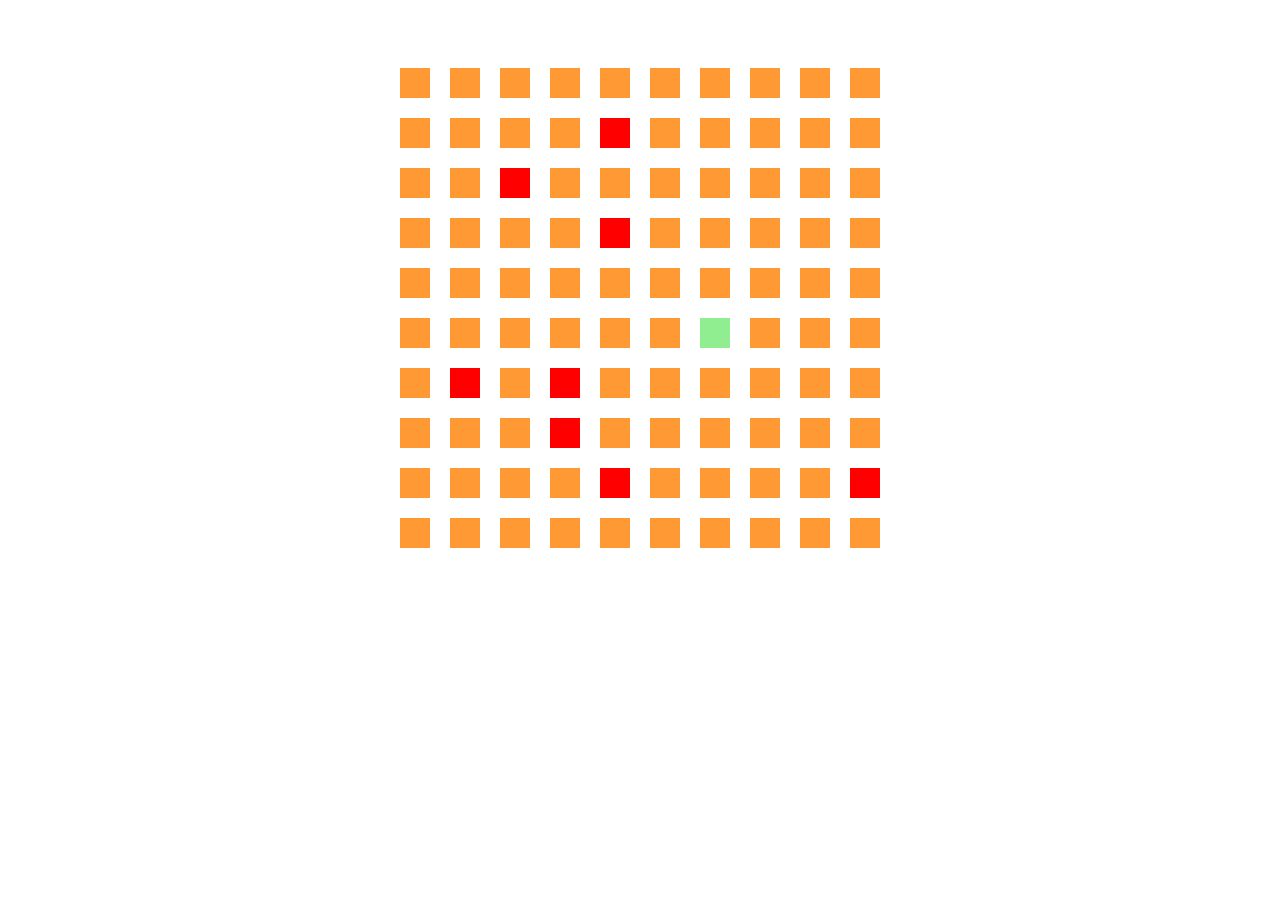
==== public_html/index.html @ c90e8bda "Fixed Gameplay Bug" ====
<!DOCTYPE html>
<html>
    <head>
        <title>MEOW~!</title>
        <meta charset="UTF-8">
        <meta name="viewport" content="width=device-width, initial-scale=1.0">
        <script src="http://ajax.googleapis.com/ajax/libs/jquery/1.11.1/jquery.min.js"></script>
        <style type="text/css">
            .platform, .platform_exit {
                position:relative;
                background-color:rgb(255,153,51);
                height:30px;
                width:30px;
                margin:10px;
                float:left;
            }
            .platform_exit{
                background-color:white !important;
            }
            .platform:hover, .blocked {
                background: red;
                /*                    -webkit-transition: background 0.7s ease-out;
                                    -moz-transition: background 0.7s ease-out;
                                    transition: background 0.7s ease-out;*/
            }
            .container{
                position:relative;
                width:600px;
                height:600px;
                margin:auto;
            }
            .active{
                background-color: lightgreen !important;
            }
        </style>
        <script>
            var newX, newY; //global
            $(document).ready(function() {
                var arr = [];
                for (var x = 0; x < 12; x++) { // generate the map
                    arr[x] = [];
                    for (var y = 0; y < 12; y++) {
                        if (x === 0 || x === 11 || y === 0 || y === 11) { // invisible border for escape
                            arr[x][y] = $('<div>').addClass("platform_exit").attr("id", x + "-" + y);
                        }
                        else {
                            arr[x][y] = $('<div>').addClass("platform").attr("id", x + "-" + y);
                        }
                        arr[x][y].appendTo('div.container');
                        //$('<div class="platform"/>').appendTo('div.container');
                    }
                }

//                    setTimeout(function() {
//                     $('<div class="platform"/>').appendTo('div.container');
//                    }, 25*i);
                cat_x = getRandInt(); // called only once on load
                cat_y = getRandInt();
                var randWay = Math.floor((Math.random() * 4) + 1); // randomly selects a direction to start 1-4
                //$(arr[cat_x][cat_y]).css('background-color', 'lightgreen');
                $("div#" + cat_x + "-" + cat_y).addClass("active");
                for (var z = 0; z < 8; z++) { // generate z initial blocks
                    var randX = Math.floor((Math.random() * 10) + 1);
                    var randY = Math.floor((Math.random() * 10) + 1);
                    if ($("div#" + randX + "-" + randY).hasClass("active")) {
                        z--; // increment one more time to randomly generate a fence
                    }
                    else {
                        $("div#" + randX + "-" + randY).addClass("blocked");
                    }
                }
                $(".platform").click(function() {
                    $(this).addClass("blocked");
                    findPath(cat_x, cat_y, randWay);
                });
            });
            function findPath(x, y, randWay) { //NOTE: x is up/down. y is left/right. x-1 is up 1. y-1 is left 1

                for (i = 0; i < 4; i++) {
                    randWay++;
                    var methodName = 'direction'.concat(randWay > 4 ? randWay -= 4 : randWay);
                    if (window[methodName](x, y)) {
                        $("div#" + x + "-" + y).removeClass("active") // moved. Change preoccupied color to neutral
                        $("div#" + newX + "-" + newY).addClass("active"); // new position
                        if ($("div#" + newX + "-" + newY).hasClass("platform_exit")) {
                            alert("Uh-oh. The cat has escaped. YOU LOST!");
                        }
                        cat_x = newX;
                        cat_y = newY;
                        break;
                    }
                    else if (i >= 3) { // last loop and break didn't trigger so all paths failed.
                        alert("YOU WON!!");
                    }
                }
            }
            //NOTE: positioned in way that opposite directions are placed furthest apart
            function direction1(x, y) {
                if (!$("div#" + x + "-" + (y - 1)).hasClass("blocked")) { //todo: this always check left so always move left. Make dynamic
                    newX = x;
                    newY = y - 1;
                    return true;
                }
                return false;
            }
            function direction2(x, y) {
                if (!$("div#" + (x + 1) + "-" + y).hasClass("blocked")) {
                    newX = x + 1;
                    newY = y;
                    return true;
                }
                return false;
            }
            function direction3(x, y) {
                if (!$("div#" + x + "-" + (y + 1)).hasClass("blocked")) { //todo: can't hover over cat walked places. Diff class:hover
                    newX = x;
                    newY = y + 1;
                    return true;
                }
                return false;
            }
            function direction4(x, y) {
                if (!$("div#" + (x - 1) + "-" + y).hasClass("blocked")) {
                    newX = x - 1;
                    newY = y;
                    return true;
                }
                return false;
            }

            function getRandInt() { // returns random # 4-5
                return Math.floor((Math.random() * 5) + 4);
            }
        </script>
    </head>
    <body>
        <div class="container"></div>
    </body>
</html>
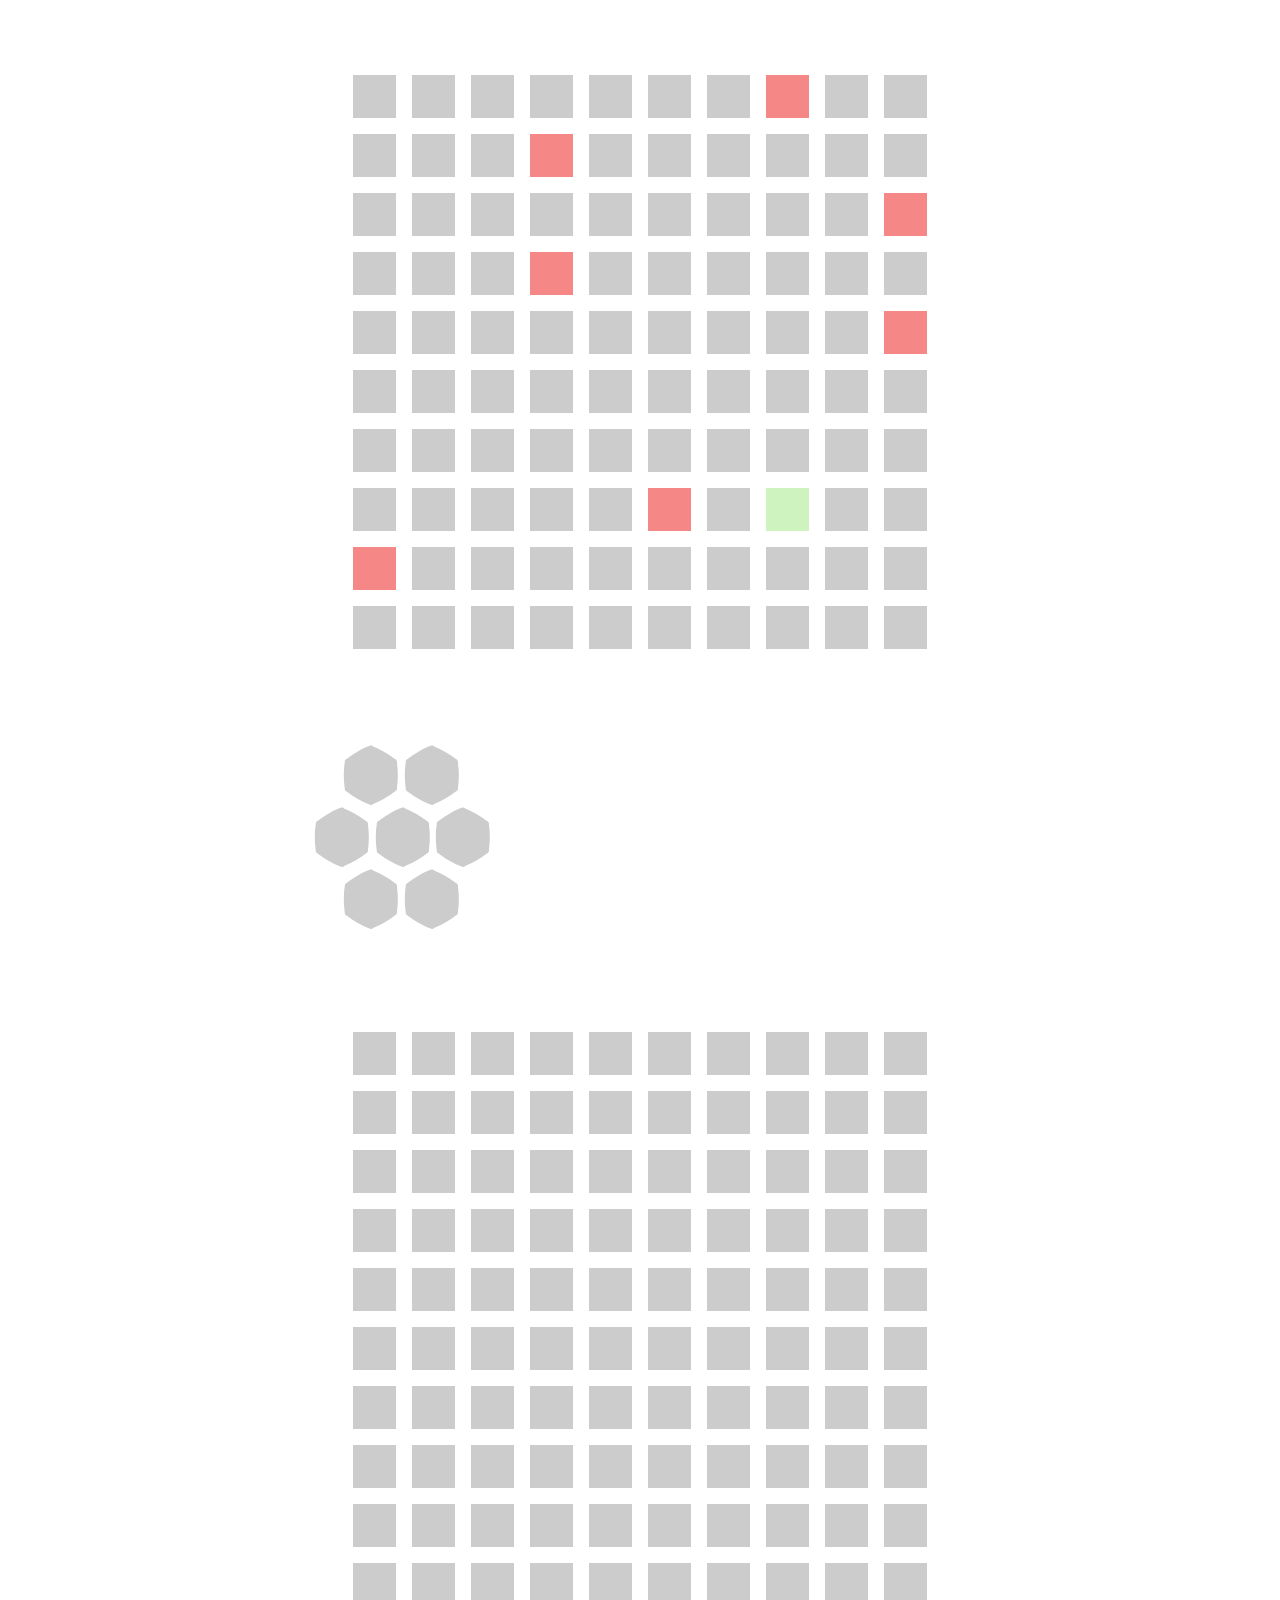
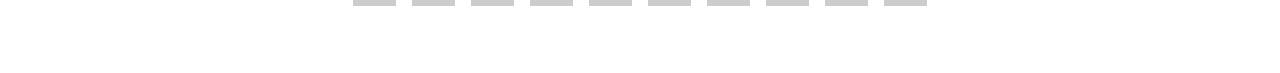
==== commit cff80835: "CSS Changes" ====
--- a/public_html/index.html
+++ b/public_html/index.html
@@ -5,36 +5,12 @@
         <meta charset="UTF-8">
         <meta name="viewport" content="width=device-width, initial-scale=1.0">
         <script src="http://ajax.googleapis.com/ajax/libs/jquery/1.11.1/jquery.min.js"></script>
+        <link rel="stylesheet" type="text/css" href="css/style.css">
         <style type="text/css">
-            .platform, .platform_exit {
-                position:relative;
-                background-color:rgb(255,153,51);
-                height:30px;
-                width:30px;
-                margin:10px;
-                float:left;
-            }
-            .platform_exit{
-                background-color:white !important;
-            }
-            .platform:hover, .blocked {
-                background: red;
-                /*                    -webkit-transition: background 0.7s ease-out;
-                                    -moz-transition: background 0.7s ease-out;
-                                    transition: background 0.7s ease-out;*/
-            }
-            .container{
-                position:relative;
-                width:600px;
-                height:600px;
-                margin:auto;
-            }
-            .active{
-                background-color: lightgreen !important;
-            }
+            
         </style>
         <script>
-            var newX, newY; //global
+            var newX, newY, intendedDirection; //global
             $(document).ready(function() {
                 var arr = [];
                 for (var x = 0; x < 12; x++) { // generate the map
@@ -47,17 +23,14 @@
                             arr[x][y] = $('<div>').addClass("platform").attr("id", x + "-" + y);
                         }
                         arr[x][y].appendTo('div.container');
-                        //$('<div class="platform"/>').appendTo('div.container');
                     }
                 }
-
 //                    setTimeout(function() {
 //                     $('<div class="platform"/>').appendTo('div.container');
 //                    }, 25*i);
                 cat_x = getRandInt(); // called only once on load
                 cat_y = getRandInt();
-                var randWay = Math.floor((Math.random() * 4) + 1); // randomly selects a direction to start 1-4
-                //$(arr[cat_x][cat_y]).css('background-color', 'lightgreen');
+                intendedDirection = Math.floor((Math.random() * 4) + 1); // randomly selects a direction to start 1-4
                 $("div#" + cat_x + "-" + cat_y).addClass("active");
                 for (var z = 0; z < 8; z++) { // generate z initial blocks
                     var randX = Math.floor((Math.random() * 10) + 1);
@@ -71,22 +44,39 @@
                 }
                 $(".platform").click(function() {
                     $(this).addClass("blocked");
-                    findPath(cat_x, cat_y, randWay);
+                    findPath(cat_x, cat_y, intendedDirection);
                 });
             });
-            function findPath(x, y, randWay) { //NOTE: x is up/down. y is left/right. x-1 is up 1. y-1 is left 1
-
+            function findPath(x, y, direction) { //NOTE: x is up/down. y is left/right. x-1 is up 1. y-1 is left 1      
+                var pathFinding;
+                var randSide = Math.floor((Math.random() * 2) + 1);
+                switch (direction) {
+                    case 1:
+                        randSide == 1 ? pathFinding = [1, 2, 4, 3] : pathFinding = [1, 4, 2, 3];
+                        // pathFinding = [1, 5, 7, 2, 4, 6, 8, 3]; pathFinding = [1, 7, 5, 2, 4, 6, 8, 3]; etc.
+                        break;
+                    case 2:
+                        randSide == 1 ? pathFinding = [2, 1, 3, 4] : pathFinding = [2, 3, 1, 4];
+                        // pathFinding = [2, 7, 8, 1, 3, 5, 6, 4]; pathFinding = [2, 8, 7, 1, 3, 5, 6, 4]; etc.
+                        break;
+                    case 3:
+                        randSide == 1 ? pathFinding = [3, 2, 4, 1] : pathFinding = [3, 4, 2, 1];
+                        // pathFinding = [3, 6, 8, 2, 4, 5, 7, 1]; pathFinding = [3, 8, 6, 2, 4, 5, 7, 1]; etc. //double check
+                        break;
+                    case 4:
+                        randSide == 1 ? pathFinding = [4, 3, 1, 2] : pathFinding = [4, 1, 3, 2];
+                        break;
+                }
                 for (i = 0; i < 4; i++) {
-                    randWay++;
-                    var methodName = 'direction'.concat(randWay > 4 ? randWay -= 4 : randWay);
-                    if (window[methodName](x, y)) {
+                    if (window["direction".concat(pathFinding[i])](x, y)) {
                         $("div#" + x + "-" + y).removeClass("active") // moved. Change preoccupied color to neutral
                         $("div#" + newX + "-" + newY).addClass("active"); // new position
                         if ($("div#" + newX + "-" + newY).hasClass("platform_exit")) {
                             alert("Uh-oh. The cat has escaped. YOU LOST!");
                         }
                         cat_x = newX;
-                        cat_y = newY;
+                        cat_y = newY; // update new cat location
+                        intendedDirection = pathFinding[i]; // gets intended direction
                         break;
                     }
                     else if (i >= 3) { // last loop and break didn't trigger so all paths failed.
@@ -94,9 +84,10 @@
                     }
                 }
             }
+
             //NOTE: positioned in way that opposite directions are placed furthest apart
             function direction1(x, y) {
-                if (!$("div#" + x + "-" + (y - 1)).hasClass("blocked")) { //todo: this always check left so always move left. Make dynamic
+                if (!$("div#" + x + "-" + (y - 1)).hasClass("blocked")) { // left
                     newX = x;
                     newY = y - 1;
                     return true;
@@ -104,7 +95,7 @@
                 return false;
             }
             function direction2(x, y) {
-                if (!$("div#" + (x + 1) + "-" + y).hasClass("blocked")) {
+                if (!$("div#" + (x + 1) + "-" + y).hasClass("blocked")) { // down
                     newX = x + 1;
                     newY = y;
                     return true;
@@ -112,7 +103,7 @@
                 return false;
             }
             function direction3(x, y) {
-                if (!$("div#" + x + "-" + (y + 1)).hasClass("blocked")) { //todo: can't hover over cat walked places. Diff class:hover
+                if (!$("div#" + x + "-" + (y + 1)).hasClass("blocked")) { // right
                     newX = x;
                     newY = y + 1;
                     return true;
@@ -120,20 +111,67 @@
                 return false;
             }
             function direction4(x, y) {
-                if (!$("div#" + (x - 1) + "-" + y).hasClass("blocked")) {
+                if (!$("div#" + (x - 1) + "-" + y).hasClass("blocked")) { // up
                     newX = x - 1;
                     newY = y;
                     return true;
                 }
                 return false;
             }
-
+            function direction5(x, y) {
+                if (!$("div#" + (x - 1) + "-" + (y - 1)).hasClass("blocked")) { // top-left
+                    newX = x - 1;
+                    newY = y;
+                    return true;
+                }
+                return false;
+            }
+            function direction6(x, y) {
+                if (!$("div#" + (x - 1) + "-" + (y + 1)).hasClass("blocked")) { // top-right
+                    newX = x - 1;
+                    newY = y;
+                    return true;
+                }
+                return false;
+            }
+            function direction7(x, y) {
+                if (!$("div#" + (x + 1) + "-" + (y - 1)).hasClass("blocked")) { // bottom-left
+                    newX = x - 1;
+                    newY = y;
+                    return true;
+                }
+                return false;
+            }
+            function direction8(x, y) {
+                if (!$("div#" + (x + 1) + "-" + (y + 1)).hasClass("blocked")) { // bottom-right
+                    newX = x - 1;
+                    newY = y;
+                    return true;
+                }
+                return false;
+            }
             function getRandInt() { // returns random # 4-5
                 return Math.floor((Math.random() * 5) + 4);
             }
+
         </script>
     </head>
     <body>
         <div class="container"></div>
+        <div class="container">
+            <ol class="even">
+                <li class='hex'></li>
+                <li class='hex'></li>
+            </ol>  
+            <ol class="odd">
+                <li class='hex'></li>
+                <li class='hex'></li>
+                <li class='hex'></li>
+            </ol>
+            <ol class="even">
+                <li class='hex'></li>
+                <li class='hex'></li>
+            </ol>  
+        </div>
     </body>
 </html>
--- a/public_html/css/style.css
+++ b/public_html/css/style.css
@@ -0,0 +1,77 @@
+/* ----------------------------------------- */
+.container {
+  width: 1000px;
+  line-height: 1.3; }
+
+ol.even {
+  position: relative;
+  left: 1.81818em; }
+
+ol.odd {
+  position: relative;
+  margin-top: -6.5%;
+  margin-bottom: -6.5%; }
+
+.hex {
+  position: relative;
+  margin: 1em auto;
+  width: 2em;
+  height: 3.4em;
+  border-radius: 1em/.15em;
+  background: #ccc;
+  -webkit-transform: rotate(-90deg);
+      -ms-transform: rotate(-90deg);
+          transform: rotate(-90deg);
+  display: inline-block;
+  margin-right: 1.53846em;
+  -webkit-transition: all 150ms ease-in-out;
+          transition: all 150ms ease-in-out; }
+
+.hex:before, .hex:after {
+  position: absolute;
+  width: inherit;
+  height: inherit;
+  border-radius: inherit;
+  background: inherit;
+  content: ''; }
+
+.hex:before {
+  -webkit-transform: rotate(60deg);
+      -ms-transform: rotate(60deg);
+          transform: rotate(60deg); }
+
+.hex:after {
+  -webkit-transform: rotate(-60deg);
+      -ms-transform: rotate(-60deg);
+          transform: rotate(-60deg); }
+
+.hex:hover {
+  background: #F58787;
+  cursor: pointer; }
+
+.platform, .platform_exit {
+  position: relative;
+  background-color: #ccc;
+  height: 43px;
+  width: 43px;
+  margin: 8px;
+  float: left;
+  -webkit-transition: all 150ms ease-in-out;
+          transition: all 150ms ease-in-out; }
+
+.platform_exit {
+  background-color: white !important; }
+
+.platform:hover, .blocked {
+  background: #F58787; }
+
+.container {
+  position: relative;
+  width: 708px;
+  height: 708px;
+  margin: auto; }
+
+.active {
+  background-color: #cff3bf !important; }
+
+/*# sourceMappingURL=style.css.map */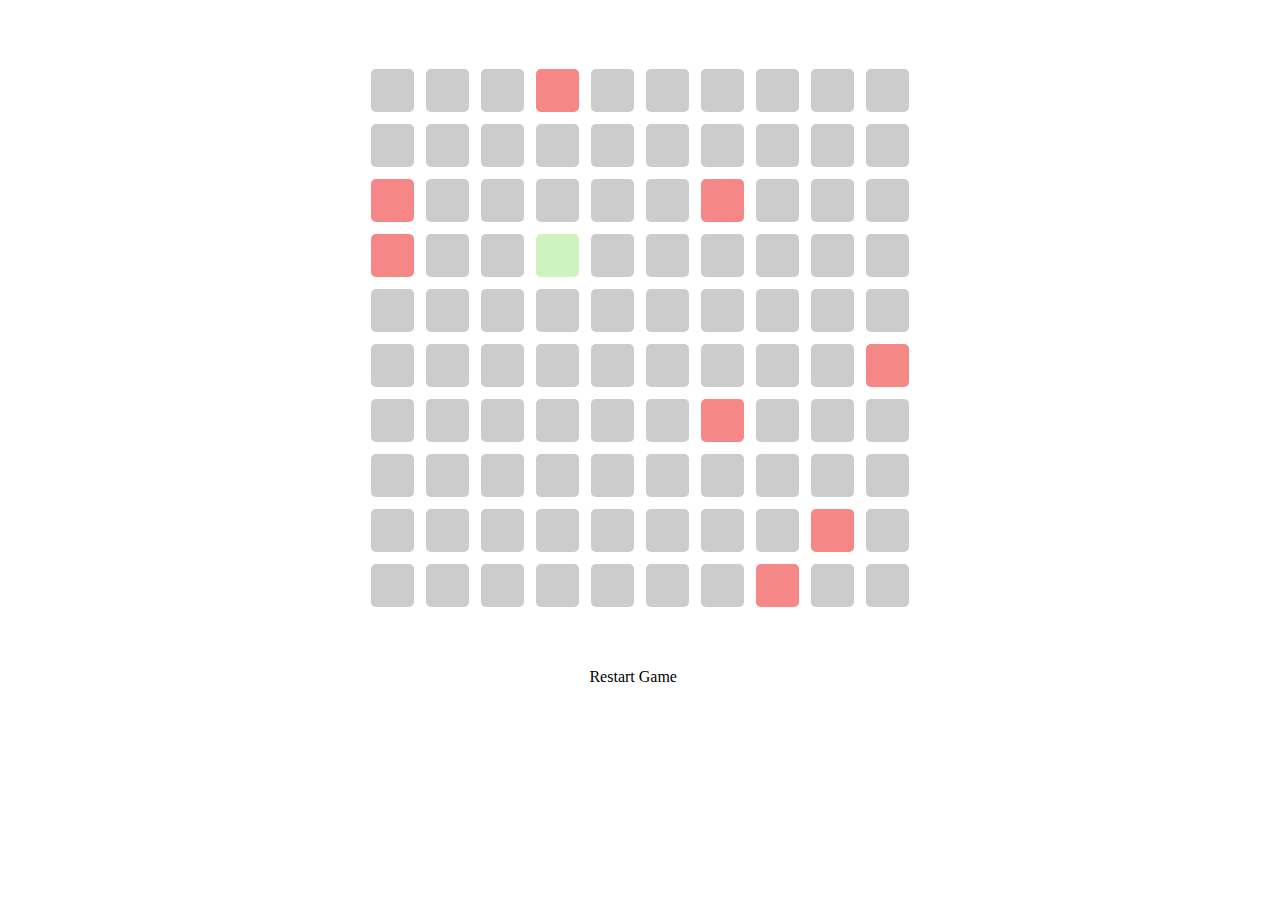
==== commit 14090bde: "SASS Update" ====
--- a/public_html/index.html
+++ b/public_html/index.html
@@ -7,7 +7,9 @@
         <script src="http://ajax.googleapis.com/ajax/libs/jquery/1.11.1/jquery.min.js"></script>
         <link rel="stylesheet" type="text/css" href="css/style.css">
         <style type="text/css">
-            
+            div{
+                border-radius:5px;
+            } 
         </style>
         <script>
             var newX, newY, intendedDirection; //global
@@ -46,6 +48,9 @@
                     $(this).addClass("blocked");
                     findPath(cat_x, cat_y, intendedDirection);
                 });
+                $("div.button").click(function() {
+                    location.reload();
+                });
             });
             function findPath(x, y, direction) { //NOTE: x is up/down. y is left/right. x-1 is up 1. y-1 is left 1      
                 var pathFinding;
@@ -53,15 +58,12 @@
                 switch (direction) {
                     case 1:
                         randSide == 1 ? pathFinding = [1, 2, 4, 3] : pathFinding = [1, 4, 2, 3];
-                        // pathFinding = [1, 5, 7, 2, 4, 6, 8, 3]; pathFinding = [1, 7, 5, 2, 4, 6, 8, 3]; etc.
                         break;
                     case 2:
                         randSide == 1 ? pathFinding = [2, 1, 3, 4] : pathFinding = [2, 3, 1, 4];
-                        // pathFinding = [2, 7, 8, 1, 3, 5, 6, 4]; pathFinding = [2, 8, 7, 1, 3, 5, 6, 4]; etc.
                         break;
                     case 3:
                         randSide == 1 ? pathFinding = [3, 2, 4, 1] : pathFinding = [3, 4, 2, 1];
-                        // pathFinding = [3, 6, 8, 2, 4, 5, 7, 1]; pathFinding = [3, 8, 6, 2, 4, 5, 7, 1]; etc. //double check
                         break;
                     case 4:
                         randSide == 1 ? pathFinding = [4, 3, 1, 2] : pathFinding = [4, 1, 3, 2];
@@ -118,38 +120,7 @@
                 }
                 return false;
             }
-            function direction5(x, y) {
-                if (!$("div#" + (x - 1) + "-" + (y - 1)).hasClass("blocked")) { // top-left
-                    newX = x - 1;
-                    newY = y;
-                    return true;
-                }
-                return false;
-            }
-            function direction6(x, y) {
-                if (!$("div#" + (x - 1) + "-" + (y + 1)).hasClass("blocked")) { // top-right
-                    newX = x - 1;
-                    newY = y;
-                    return true;
-                }
-                return false;
-            }
-            function direction7(x, y) {
-                if (!$("div#" + (x + 1) + "-" + (y - 1)).hasClass("blocked")) { // bottom-left
-                    newX = x - 1;
-                    newY = y;
-                    return true;
-                }
-                return false;
-            }
-            function direction8(x, y) {
-                if (!$("div#" + (x + 1) + "-" + (y + 1)).hasClass("blocked")) { // bottom-right
-                    newX = x - 1;
-                    newY = y;
-                    return true;
-                }
-                return false;
-            }
+
             function getRandInt() { // returns random # 4-5
                 return Math.floor((Math.random() * 5) + 4);
             }
@@ -158,20 +129,6 @@
     </head>
     <body>
         <div class="container"></div>
-        <div class="container">
-            <ol class="even">
-                <li class='hex'></li>
-                <li class='hex'></li>
-            </ol>  
-            <ol class="odd">
-                <li class='hex'></li>
-                <li class='hex'></li>
-                <li class='hex'></li>
-            </ol>
-            <ol class="even">
-                <li class='hex'></li>
-                <li class='hex'></li>
-            </ol>  
-        </div>
+        <div class="button">Restart Game</div>
     </body>
 </html>
--- a/public_html/css/style.css
+++ b/public_html/css/style.css
@@ -1,13 +1,24 @@
 /* ----------------------------------------- */
-.container {
-  width: 1000px;
+.hex-container {
+  width: 750px;
+  margin: auto;
   line-height: 1.3; }
 
+.button {
+  width: 8%;
+  margin-left: auto;
+  margin-right: auto; }
+
+.button:hover {
+  cursor: pointer; }
+
 ol.even {
+  width: 700px;
   position: relative;
-  left: 1.81818em; }
+  left: 1.63636em; }
 
 ol.odd {
+  width: 700px;
   position: relative;
   margin-top: -6.5%;
   margin-bottom: -6.5%; }
@@ -15,15 +26,15 @@
 .hex {
   position: relative;
   margin: 1em auto;
-  width: 2em;
-  height: 3.4em;
-  border-radius: 1em/.15em;
+  width: 1.8em;
+  height: 3.06em;
+  border-radius: 1em/.04em;
   background: #ccc;
   -webkit-transform: rotate(-90deg);
       -ms-transform: rotate(-90deg);
           transform: rotate(-90deg);
   display: inline-block;
-  margin-right: 1.53846em;
+  margin-right: 1.74757em;
   -webkit-transition: all 150ms ease-in-out;
           transition: all 150ms ease-in-out; }
 
@@ -54,7 +65,7 @@
   background-color: #ccc;
   height: 43px;
   width: 43px;
-  margin: 8px;
+  margin: 6px;
   float: left;
   -webkit-transition: all 150ms ease-in-out;
           transition: all 150ms ease-in-out; }
@@ -67,11 +78,9 @@
 
 .container {
   position: relative;
-  width: 708px;
-  height: 708px;
+  width: 660px;
+  height: 660px;
   margin: auto; }
 
 .active {
   background-color: #cff3bf !important; }
-
-/*# sourceMappingURL=style.css.map */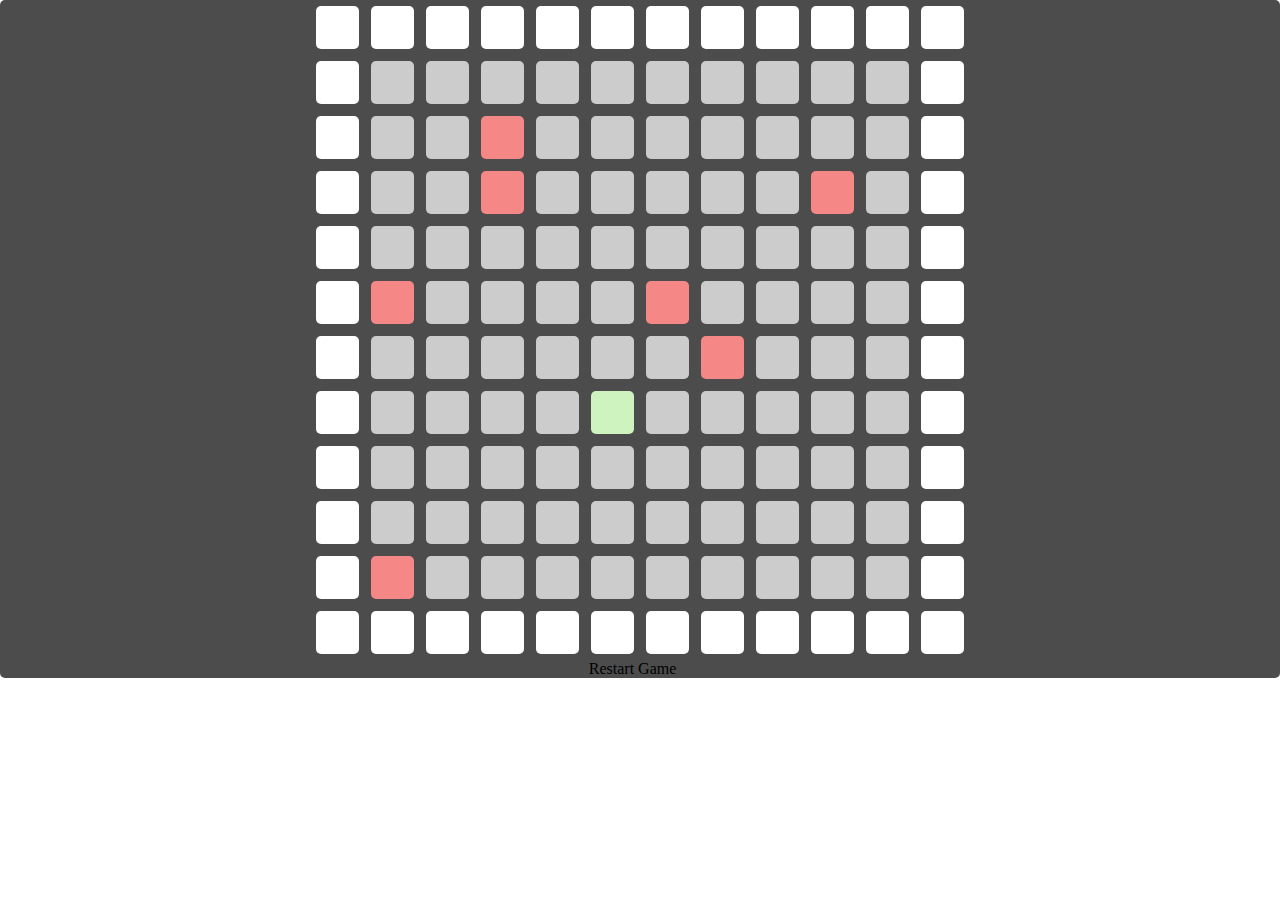
==== commit 49d7f6f9: "Resolved glitches with on click events" ====
--- a/public_html/index.html
+++ b/public_html/index.html
@@ -8,12 +8,25 @@
         <link rel="stylesheet" type="text/css" href="css/style.css">
         <style type="text/css">
             div{
+                z-index:1;
                 border-radius:5px;
             } 
+            .cover{
+                z-index:90000;
+                width:100%;
+                height:100%;
+                background-color:rgba(0,0,0,0.7);
+            }
         </style>
         <script>
             var newX, newY, intendedDirection; //global
             $(document).ready(function() {
+                
+                $(document).on('click', ".platform:not('.active')", function() {
+                    $(this).addClass("blocked");
+                    findPath(cat_x, cat_y, intendedDirection);
+                });
+                
                 var arr = [];
                 for (var x = 0; x < 12; x++) { // generate the map
                     arr[x] = [];
@@ -27,9 +40,7 @@
                         arr[x][y].appendTo('div.container');
                     }
                 }
-//                    setTimeout(function() {
-//                     $('<div class="platform"/>').appendTo('div.container');
-//                    }, 25*i);
+
                 cat_x = getRandInt(); // called only once on load
                 cat_y = getRandInt();
                 intendedDirection = Math.floor((Math.random() * 4) + 1); // randomly selects a direction to start 1-4
@@ -44,14 +55,11 @@
                         $("div#" + randX + "-" + randY).addClass("blocked");
                     }
                 }
-                $(".platform").click(function() {
-                    $(this).addClass("blocked");
-                    findPath(cat_x, cat_y, intendedDirection);
-                });
                 $("div.button").click(function() {
                     location.reload();
                 });
             });
+
             function findPath(x, y, direction) { //NOTE: x is up/down. y is left/right. x-1 is up 1. y-1 is left 1      
                 var pathFinding;
                 var randSide = Math.floor((Math.random() * 2) + 1);
@@ -128,7 +136,9 @@
         </script>
     </head>
     <body>
-        <div class="container"></div>
-        <div class="button">Restart Game</div>
+        <div class="cover" style="position:relative;z-index:2000">
+            <div class="container" style="position:relative;z-index:-1"></div>
+            <div class="button" style="position:relative;z-index:-1">Restart Game</div>
+        </div>
     </body>
 </html>
--- a/public_html/css/style.css
+++ b/public_html/css/style.css
@@ -1,4 +1,7 @@
 /* ----------------------------------------- */
+body {
+  margin: 0px; }
+
 .hex-container {
   width: 750px;
   margin: auto;
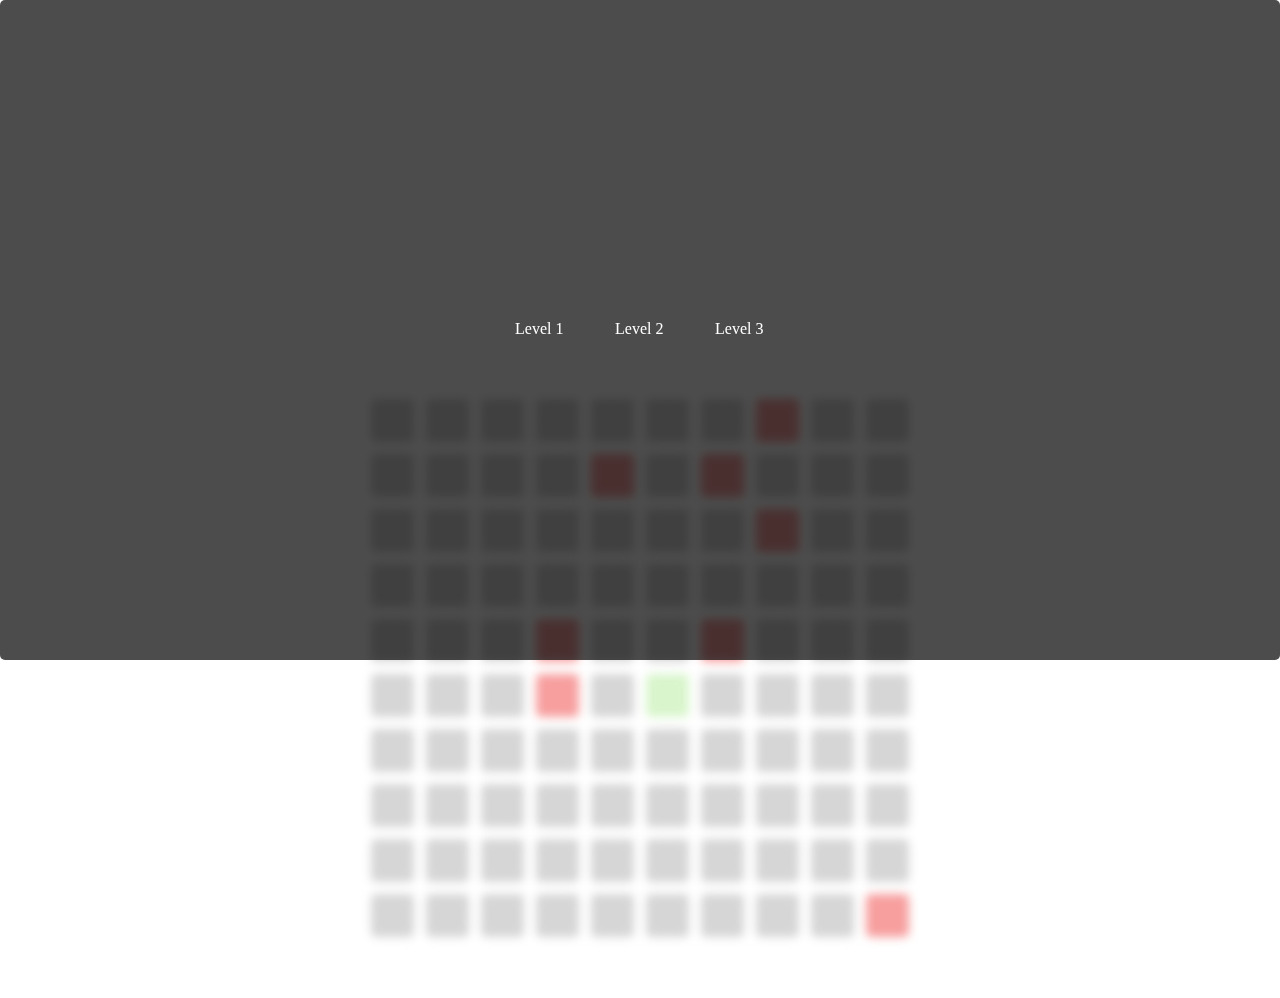
==== commit ddaad4fc: "Implemented Main Screen With Level Selection" ====
--- a/public_html/index.html
+++ b/public_html/index.html
@@ -8,25 +8,42 @@
         <link rel="stylesheet" type="text/css" href="css/style.css">
         <style type="text/css">
             div{
-                z-index:1;
                 border-radius:5px;
-            } 
-            .cover{
-                z-index:90000;
-                width:100%;
-                height:100%;
-                background-color:rgba(0,0,0,0.7);
+            }
+            .choice{
+                padding-top:25%;
+                width:250px;
+                height:50px;
+                margin:auto;
+                color:white;
+            }
+            .level_1{
+                width:20%;
+                margin-right:20%;
+                float:left;
+                cursor: pointer;
+            }
+            .level_2{
+                width:20%;
+                margin-right:20%;
+                float:left;
+                cursor: pointer;
+            }
+            .level_3{
+                width:20%;
+                float:right;
+                cursor: pointer;
             }
         </style>
         <script>
             var newX, newY, intendedDirection; //global
             $(document).ready(function() {
-                
+
                 $(document).on('click', ".platform:not('.active')", function() {
                     $(this).addClass("blocked");
                     findPath(cat_x, cat_y, intendedDirection);
                 });
-                
+
                 var arr = [];
                 for (var x = 0; x < 12; x++) { // generate the map
                     arr[x] = [];
@@ -35,9 +52,9 @@
                             arr[x][y] = $('<div>').addClass("platform_exit").attr("id", x + "-" + y);
                         }
                         else {
-                            arr[x][y] = $('<div>').addClass("platform").attr("id", x + "-" + y);
+                            arr[x][y] = $('<div style="z-index:-100">').addClass("platform").attr("id", x + "-" + y);
                         }
-                        arr[x][y].appendTo('div.container');
+                        arr[x][y].appendTo('div.wrapper');
                     }
                 }
 
@@ -58,6 +75,7 @@
                 $("div.button").click(function() {
                     location.reload();
                 });
+
             });
 
             function findPath(x, y, direction) { //NOTE: x is up/down. y is left/right. x-1 is up 1. y-1 is left 1      
@@ -136,9 +154,19 @@
         </script>
     </head>
     <body>
-        <div class="cover" style="position:relative;z-index:2000">
-            <div class="container" style="position:relative;z-index:-1"></div>
-            <div class="button" style="position:relative;z-index:-1">Restart Game</div>
+        <div class="cover" style="position:relative;z-index:2">
+            <div class="choice" style="position:relative">
+                <div class="level_1" style="position:relative">
+                    <a href="square.html" style="text-decoration:none; color:white">Level 1</a>
+                </div>
+                <div class="level_2" style="position:relative">
+                    <a href="hex.html" style="text-decoration:none; color:white">Level 2</a>
+                </div>
+                <div class="level_3" style="position:relative">
+                    <a href="circle.html" style="text-decoration:none; color:white">Level 3</a>
+                </div>
+            </div>
         </div>
+        <div class="wrapper" style="position:relative;z-index:1"></div>
     </body>
 </html>
--- a/public_html/css/style.css
+++ b/public_html/css/style.css
@@ -83,7 +83,27 @@
   position: relative;
   width: 660px;
   height: 660px;
-  margin: auto; }
+  margin-left: auto;
+  margin-right: auto; }
+
+.wrapper {
+  position: relative;
+  margin-top: -660px;
+  width: 660px;
+  height: 660px;
+  margin-left: auto;
+  margin-right: auto;
+  -webkit-filter: blur(5px);
+  -moz-filter: blur(5px);
+  -ms-filter: blur(5px);
+  filter: blur(5px);
+  opacity: 0.8;
+  -webkit-transition: -webkit-filter .50s; }
+
+.cover {
+  width: 100%;
+  height: 660px;
+  background-color: rgba(0, 0, 0, 0.7); }
 
 .active {
   background-color: #cff3bf !important; }
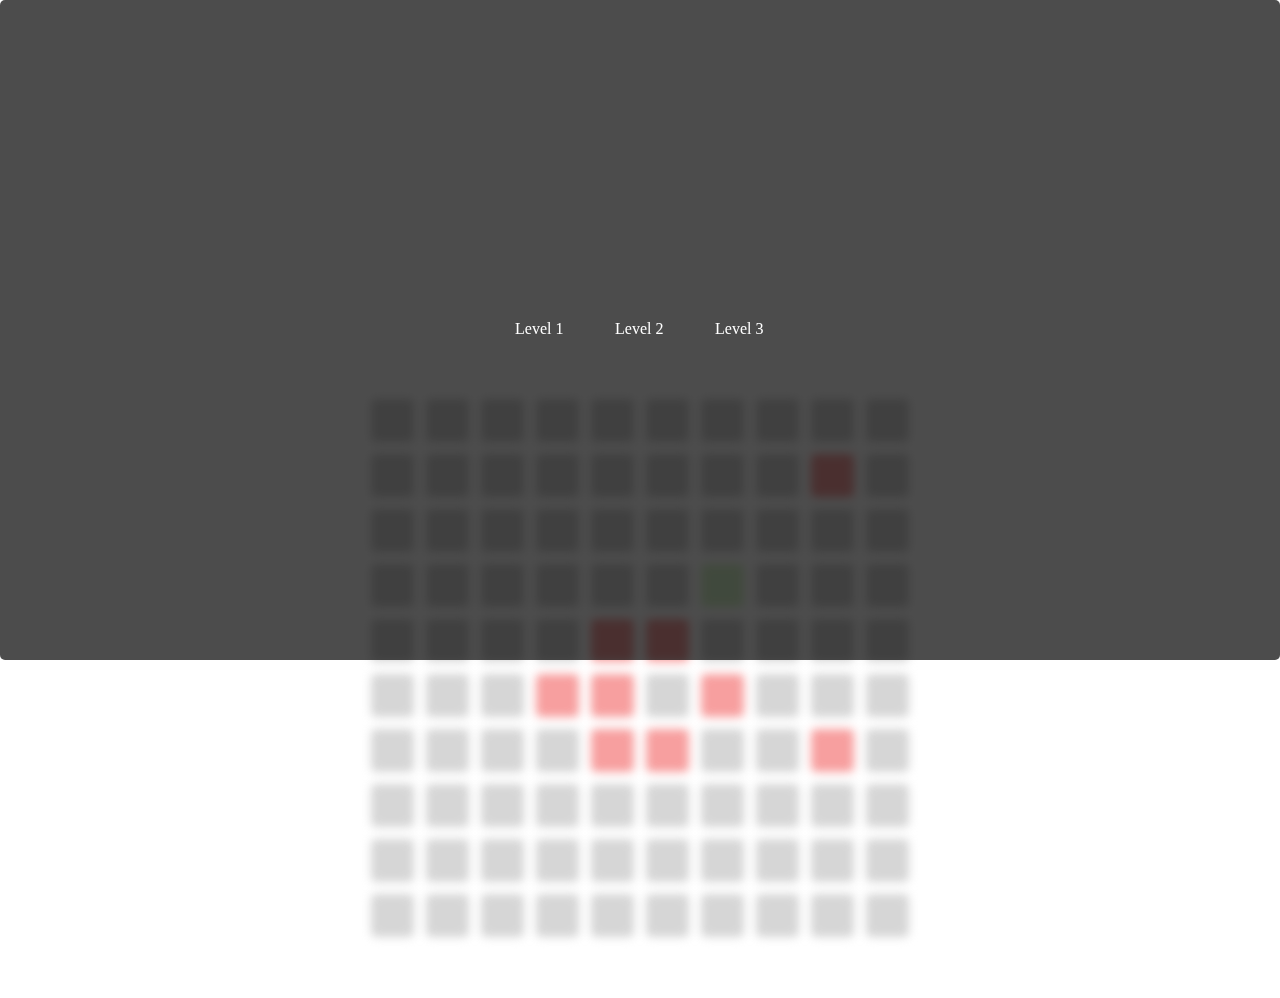
==== commit fd1ac0aa: "Changed HTTP to HTTPS to fix broken preview page" ====
--- a/public_html/index.html
+++ b/public_html/index.html
@@ -4,7 +4,7 @@
         <title>MEOW~!</title>
         <meta charset="UTF-8">
         <meta name="viewport" content="width=device-width, initial-scale=1.0">
-        <script src="http://ajax.googleapis.com/ajax/libs/jquery/1.11.1/jquery.min.js"></script>
+        <script src="https://ajax.googleapis.com/ajax/libs/jquery/1.11.1/jquery.min.js"></script>
         <link rel="stylesheet" type="text/css" href="css/style.css">
         <style type="text/css">
             div{
@@ -38,12 +38,7 @@
         <script>
             var newX, newY, intendedDirection; //global
             $(document).ready(function() {
-
-                $(document).on('click', ".platform:not('.active')", function() {
-                    $(this).addClass("blocked");
-                    findPath(cat_x, cat_y, intendedDirection);
-                });
-
+                
                 var arr = [];
                 for (var x = 0; x < 12; x++) { // generate the map
                     arr[x] = [];
@@ -72,10 +67,7 @@
                         $("div#" + randX + "-" + randY).addClass("blocked");
                     }
                 }
-                $("div.button").click(function() {
-                    location.reload();
-                });
-
+                getAi();
             });
 
             function findPath(x, y, direction) { //NOTE: x is up/down. y is left/right. x-1 is up 1. y-1 is left 1      
@@ -100,11 +92,12 @@
                         $("div#" + x + "-" + y).removeClass("active") // moved. Change preoccupied color to neutral
                         $("div#" + newX + "-" + newY).addClass("active"); // new position
                         if ($("div#" + newX + "-" + newY).hasClass("platform_exit")) {
-                            alert("Uh-oh. The cat has escaped. YOU LOST!");
+                            location.reload();
                         }
                         cat_x = newX;
                         cat_y = newY; // update new cat location
                         intendedDirection = pathFinding[i]; // gets intended direction
+                        getAi();
                         break;
                     }
                     else if (i >= 3) { // last loop and break didn't trigger so all paths failed.
@@ -112,7 +105,19 @@
                     }
                 }
             }
-
+            function getAi() { // imatate human turn
+                for (var z = 0; z < 1; z++) { // generate z initial blocks
+                    var randX = Math.floor((Math.random() * 10) + 1);
+                    var randY = Math.floor((Math.random() * 10) + 1);
+                    if ($("div#" + randX + "-" + randY).hasClass("active")) {
+                        z--; // increment one more time to randomly generate a fence
+                    }
+                    else {
+                        $("div#" + randX + "-" + randY).addClass("blocked");
+                        setTimeout(function() { findPath(cat_x, cat_y, intendedDirection) },800);
+                    }
+                }
+            }
             //NOTE: positioned in way that opposite directions are placed furthest apart
             function direction1(x, y) {
                 if (!$("div#" + x + "-" + (y - 1)).hasClass("blocked")) { // left
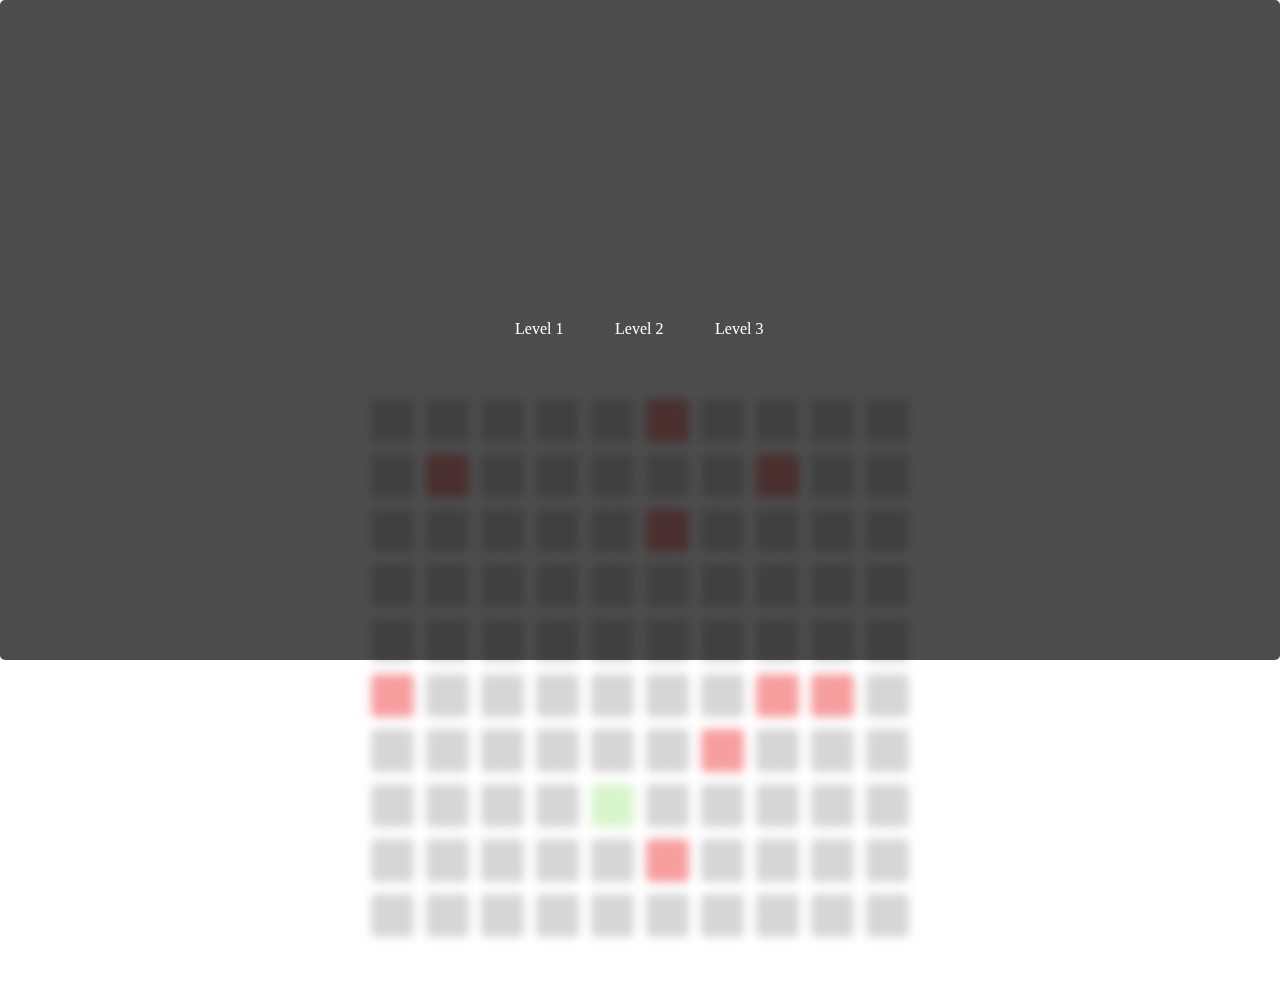
==== commit 8dda7885: "Fix Broken Preview Page" ====
--- a/public_html/index.html
+++ b/public_html/index.html
@@ -4,7 +4,7 @@
         <title>MEOW~!</title>
         <meta charset="UTF-8">
         <meta name="viewport" content="width=device-width, initial-scale=1.0">
-        <script src="https://ajax.googleapis.com/ajax/libs/jquery/1.11.1/jquery.min.js"></script>
+        <script src="js/jquery-2.1.1.min.js"></script>
         <link rel="stylesheet" type="text/css" href="css/style.css">
         <style type="text/css">
             div{
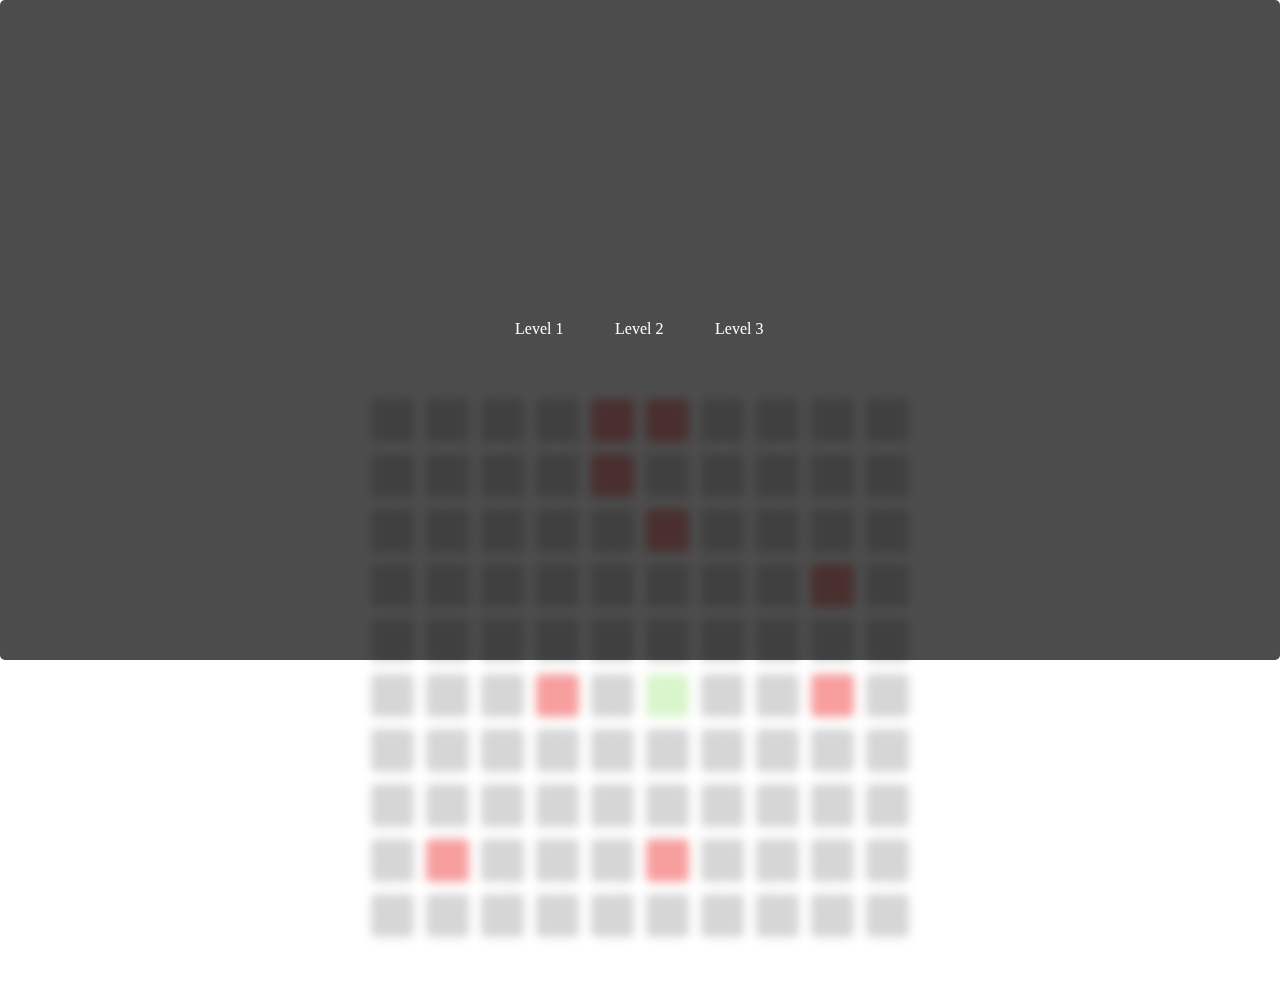
==== commit f5f47a80: "Local JQuery Referencing" ====
--- a/public_html/index.html
+++ b/public_html/index.html
@@ -4,7 +4,7 @@
         <title>MEOW~!</title>
         <meta charset="UTF-8">
         <meta name="viewport" content="width=device-width, initial-scale=1.0">
-        <script src="js/jquery-2.1.1.min.js"></script>
+        <script type="text/javascript" src="js/jquery-2.1.1.min.js"></script>
         <link rel="stylesheet" type="text/css" href="css/style.css">
         <style type="text/css">
             div{
